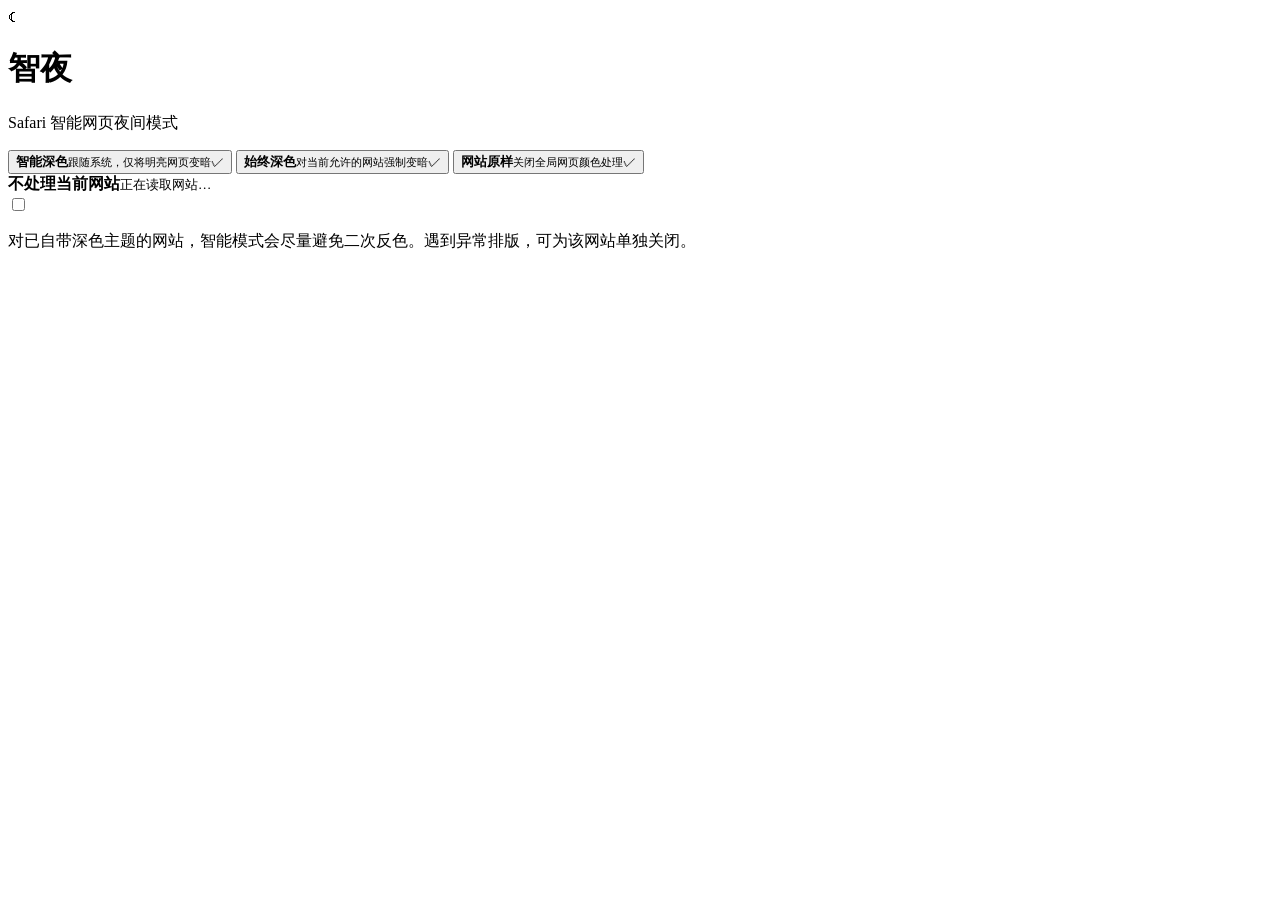
==== SafariNightExtension/popup.html @ 0d181c05 "feat(safari): add standalone smart dark mode extension" ====
<!doctype html>
<html lang="zh-CN">
<head>
  <meta charset="utf-8">
  <meta name="viewport" content="width=device-width,initial-scale=1">
  <title>智夜</title>
  <link rel="stylesheet" href="popup.css">
  <script src="popup.js" defer></script>
</head>
<body>
  <main>
    <header><div class="symbol" aria-hidden="true">☾</div><div><h1>智夜</h1><p>Safari 智能网页夜间模式</p></div></header>
    <section class="modes" aria-label="网页外观">
      <button type="button" data-mode="auto" aria-pressed="true"><span><b>智能深色</b><small>跟随系统，仅将明亮网页变暗</small></span><span class="check">✓</span></button>
      <button type="button" data-mode="always" aria-pressed="false"><span><b>始终深色</b><small>对当前允许的网站强制变暗</small></span><span class="check">✓</span></button>
      <button type="button" data-mode="off" aria-pressed="false"><span><b>网站原样</b><small>关闭全局网页颜色处理</small></span><span class="check">✓</span></button>
    </section>
    <section class="site"><div><b>不处理当前网站</b><small id="siteName">正在读取网站…</small></div>
      <label class="switch"><input id="skipSite" type="checkbox" aria-label="不处理当前网站"><span></span></label>
    </section>
    <p class="note">对已自带深色主题的网站，智能模式会尽量避免二次反色。遇到异常排版，可为该网站单独关闭。</p>
    <p id="status" role="status" aria-live="polite"></p>
  </main>
</body>
</html>
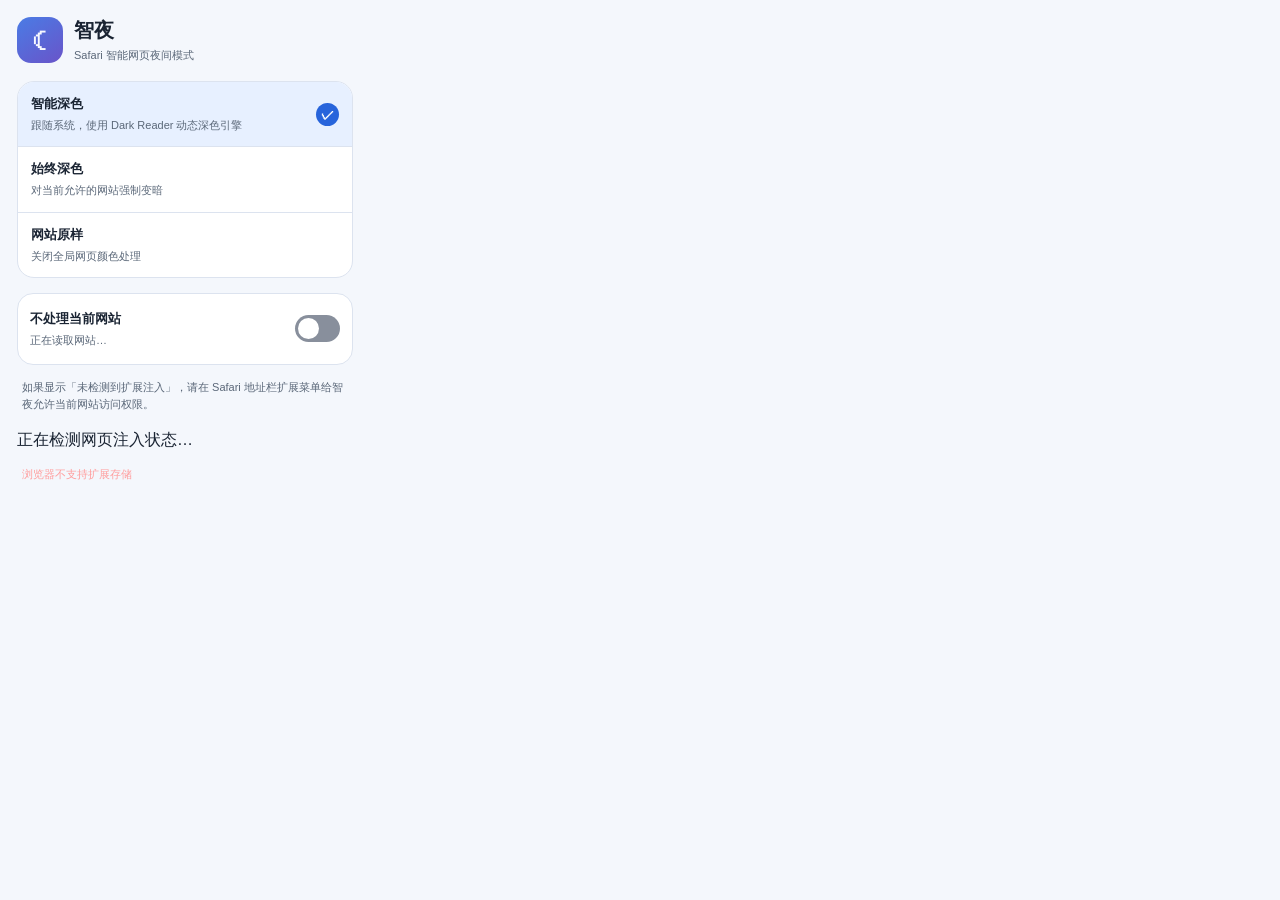
==== commit 0135c1ae: "fix(safari): v2.1 Sogou coverage and live site permission diagnostics" ====
--- a/SafariNightExtension/popup.html
+++ b/SafariNightExtension/popup.html
@@ -11,14 +11,15 @@
   <main>
     <header><div class="symbol" aria-hidden="true">☾</div><div><h1>智夜</h1><p>Safari 智能网页夜间模式</p></div></header>
     <section class="modes" aria-label="网页外观">
-      <button type="button" data-mode="auto" aria-pressed="true"><span><b>智能深色</b><small>跟随系统，仅将明亮网页变暗</small></span><span class="check">✓</span></button>
+      <button type="button" data-mode="auto" aria-pressed="true"><span><b>智能深色</b><small>跟随系统，使用 Dark Reader 动态深色引擎</small></span><span class="check">✓</span></button>
       <button type="button" data-mode="always" aria-pressed="false"><span><b>始终深色</b><small>对当前允许的网站强制变暗</small></span><span class="check">✓</span></button>
       <button type="button" data-mode="off" aria-pressed="false"><span><b>网站原样</b><small>关闭全局网页颜色处理</small></span><span class="check">✓</span></button>
     </section>
     <section class="site"><div><b>不处理当前网站</b><small id="siteName">正在读取网站…</small></div>
       <label class="switch"><input id="skipSite" type="checkbox" aria-label="不处理当前网站"><span></span></label>
     </section>
-    <p class="note">对已自带深色主题的网站，智能模式会尽量避免二次反色。遇到异常排版，可为该网站单独关闭。</p>
+    <p class="note">如果显示「未检测到扩展注入」，请在 Safari 地址栏扩展菜单给智夜允许当前网站访问权限。</p>
+    <p id="engineStatus" role="status" aria-live="polite">正在检测网页注入状态…</p>
     <p id="status" role="status" aria-live="polite"></p>
   </main>
 </body>
--- a/SafariNightExtension/popup.css
+++ b/SafariNightExtension/popup.css
@@ -0,0 +1,27 @@
+:root{color-scheme:light dark;font-family:-apple-system,BlinkMacSystemFont,"SF Pro Text",sans-serif;
+--bg:#f4f7fc;--surface:#fff;--line:#dce3ef;--fg:#1a2433;--muted:#5b6879;--active:#e7f0ff;--accent:#2764db;--ok:#166f39}
+@media(prefers-color-scheme:dark){:root{--bg:#11151c;--surface:#1b212c;--line:#303b4d;--fg:#f1f5fb;--muted:#aab6c6;--active:#273953;--accent:#68a4ff;--ok:#96d5ad}}
+*{box-sizing:border-box}
+body{margin:0;min-width:300px;max-width:370px;background:var(--bg);color:var(--fg)}
+main{padding:17px}
+header{display:flex;align-items:center;gap:11px;margin-bottom:18px}
+.symbol{display:grid;place-items:center;width:46px;height:46px;border-radius:14px;background:linear-gradient(145deg,#4a7ce5,#6954c9);font-size:31px;color:#f7f9ff}
+h1{margin:0;font-size:20px;letter-spacing:.4px}header p{margin:4px 0 0;color:var(--muted);font-size:11px}
+.modes{display:flex;flex-direction:column;border:1px solid var(--line);border-radius:17px;overflow:hidden;background:var(--surface)}
+.modes button{display:flex;align-items:center;justify-content:space-between;gap:12px;width:100%;padding:13px;background:none;border:0;border-bottom:1px solid var(--line);color:inherit;text-align:left;cursor:pointer}
+.modes button:last-child{border-bottom:0}
+.modes button[aria-pressed=true]{background:var(--active)}
+b{font-size:13px;font-weight:650}small{display:block;margin-top:5px;font-size:11px;line-height:1.4;color:var(--muted)}
+.check{opacity:0;width:23px;height:23px;text-align:center;line-height:23px;border-radius:50%;background:var(--accent);color:white;font-weight:bold}
+.modes button[aria-pressed=true] .check{opacity:1}
+.site{display:flex;align-items:center;justify-content:space-between;gap:12px;padding:15px 12px;margin-top:15px;border:1px solid var(--line);border-radius:16px;background:var(--surface)}
+#siteName{max-width:220px;overflow:hidden;text-overflow:ellipsis;white-space:nowrap}
+.switch{position:relative;display:block;flex-shrink:0;width:45px;height:27px}
+.switch input{position:absolute;opacity:0;width:100%;height:100%;margin:0}
+.switch span{display:block;height:100%;border-radius:18px;background:#888f9c;transition:background .2s}
+.switch span:after{content:"";position:absolute;width:21px;height:21px;top:3px;left:3px;border-radius:50%;background:white;transition:transform .2s}
+.switch input:checked+span{background:var(--accent)}.switch input:checked+span:after{transform:translateX(18px)}
+.switch input:focus-visible+span{outline:2px solid var(--accent);outline-offset:3px}
+.switch input:disabled+span{opacity:.35}
+.note{margin:14px 5px 0;font-size:11px;line-height:1.6;color:var(--muted)}
+#status{min-height:14px;margin:10px 5px 0;font-size:11px;color:var(--ok)}
